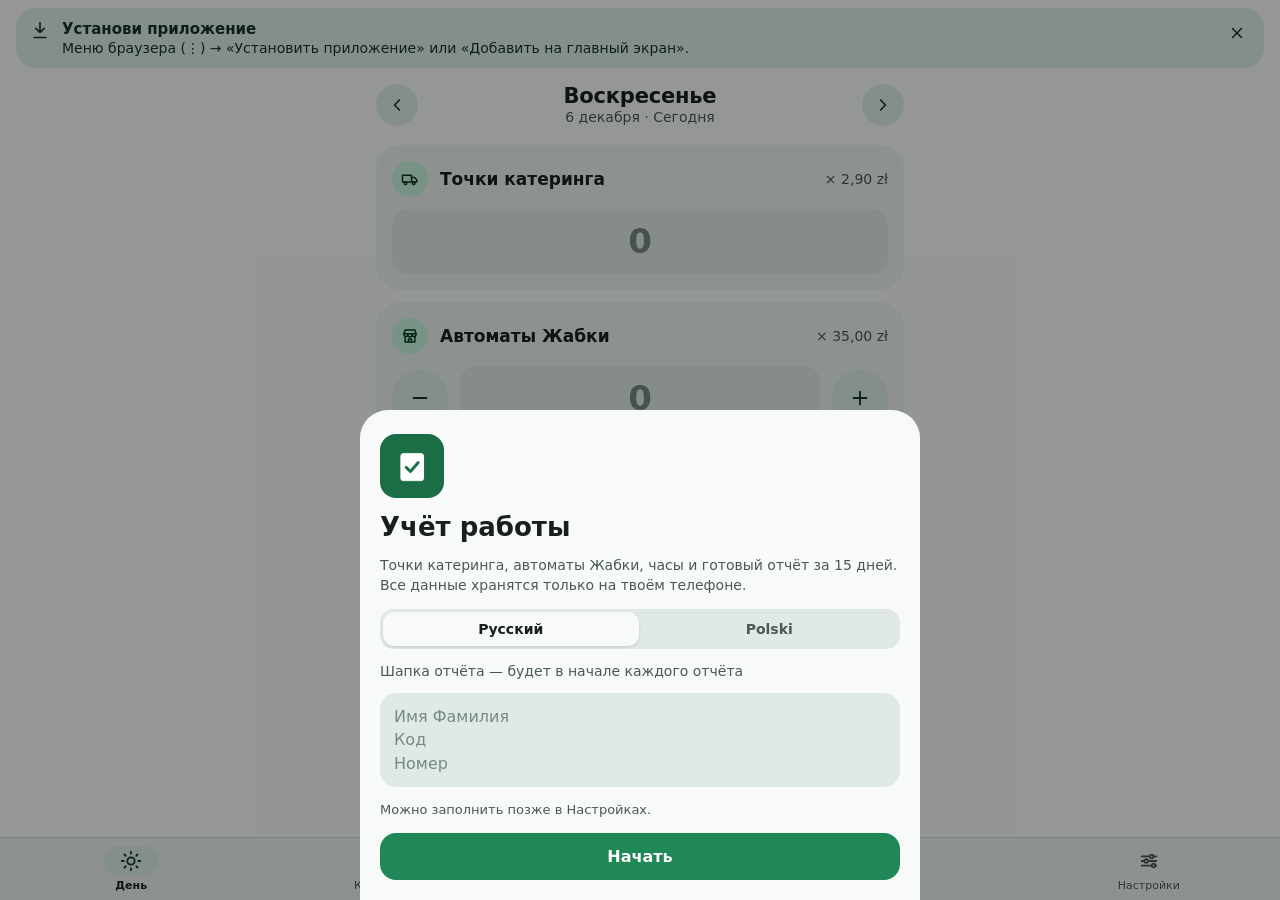
==== web/index.html @ 74aa5b7a "Add files via upload" ====
<!doctype html>
<html lang="ru">
<head>
  <meta charset="utf-8">
  <meta name="viewport" content="width=device-width, initial-scale=1, viewport-fit=cover">
  <meta name="theme-color" content="#f5faf7">
  <meta name="color-scheme" content="light dark">
  <meta name="apple-mobile-web-app-capable" content="yes">
  <meta name="mobile-web-app-capable" content="yes">
  <meta name="apple-mobile-web-app-status-bar-style" content="default">
  <meta name="apple-mobile-web-app-title" content="Учёт работы">
  <meta name="format-detection" content="telephone=no">
  <link rel="manifest" href="manifest.webmanifest">
  <link rel="apple-touch-icon" href="icons/apple-touch-icon.png">
  <link rel="icon" type="image/png" href="icons/icon-192.png">
  <title>Учёт работы</title>
  <link rel="stylesheet" href="styles.css">
</head>
<body>
  <div id="app">
    <div id="topbar"></div>
    <main id="screen"></main>
    <nav id="tabs"></nav>
  </div>
  <div id="sheet-root"></div>
  <div id="toast" role="status"></div>
  <script src="app.js"></script>
</body>
</html>
---- web/styles.css ----
/* Цвета считаются из одного оттенка (--h) и насыщенности (--k) — их ставит app.js по выбранной теме. */
:root {
  --h: 151;
  --k: 1;
  --primary: hsl(var(--h) calc(62% * var(--k)) 33%);
  --on-primary: #fff;
  --pc: hsl(var(--h) calc(70% * var(--k)) 87%);
  --on-pc: hsl(var(--h) calc(80% * var(--k)) 12%);
  --sc: hsl(var(--h) calc(35% * var(--k)) 90%);
  --on-sc: hsl(var(--h) calc(45% * var(--k)) 14%);
  --tertiary: hsl(calc(var(--h) + 45) calc(45% * var(--k)) 36%);
  --bg: hsl(var(--h) calc(25% * var(--k)) 97.5%);
  --card: hsl(var(--h) calc(20% * var(--k)) 93.5%);
  --card-hi: hsl(var(--h) calc(16% * var(--k)) 89.5%);
  --text: hsl(var(--h) calc(10% * var(--k)) 11%);
  --text2: hsl(var(--h) calc(10% * var(--k)) 32%);
  --outline: hsl(var(--h) calc(8% * var(--k)) 50%);
  --outline-v: hsl(var(--h) calc(12% * var(--k)) 82%);
  --error: #b3261e;
  --error-bg: #fbe3e1;
  --rounded: ui-rounded, "SF Pro Rounded", -apple-system, BlinkMacSystemFont, system-ui, sans-serif;
  color-scheme: light;
}

:root[data-dark="1"] {
  --primary: hsl(var(--h) calc(55% * var(--k)) 72%);
  --on-primary: hsl(var(--h) calc(80% * var(--k)) 12%);
  --pc: hsl(var(--h) calc(55% * var(--k)) 24%);
  --on-pc: hsl(var(--h) calc(65% * var(--k)) 88%);
  --sc: hsl(var(--h) calc(18% * var(--k)) 24%);
  --on-sc: hsl(var(--h) calc(30% * var(--k)) 90%);
  --tertiary: hsl(calc(var(--h) + 45) calc(40% * var(--k)) 75%);
  --bg: hsl(var(--h) calc(12% * var(--k)) 7%);
  --card: hsl(var(--h) calc(10% * var(--k)) 11%);
  --card-hi: hsl(var(--h) calc(8% * var(--k)) 19%);
  --text: hsl(var(--h) calc(8% * var(--k)) 90%);
  --text2: hsl(var(--h) calc(10% * var(--k)) 72%);
  --outline: hsl(var(--h) calc(6% * var(--k)) 55%);
  --outline-v: hsl(var(--h) calc(8% * var(--k)) 26%);
  --error: #ffb4ab;
  --error-bg: #5c1a15;
  color-scheme: dark;
}

* { box-sizing: border-box; -webkit-tap-highlight-color: transparent; }

html, body {
  margin: 0;
  height: 100%;
  background: var(--bg);
  color: var(--text);
  font-family: -apple-system, BlinkMacSystemFont, "SF Pro Text", Roboto, "Segoe UI", system-ui, sans-serif;
  font-size: 16px;
  -webkit-text-size-adjust: 100%;
  overscroll-behavior: none;
}

button { font: inherit; color: inherit; cursor: pointer; }
button:disabled { opacity: .45; cursor: default; }
[hidden] { display: none !important; }

.ic { display: block; flex: none; }

/* ---------- Каркас ---------- */
#app { display: flex; flex-direction: column; height: 100vh; height: 100dvh; }
#topbar { flex: none; padding: env(safe-area-inset-top) 16px 0; }
#topbar:empty { padding-bottom: 0; }
#screen { flex: 1; overflow-y: auto; overflow-x: hidden; -webkit-overflow-scrolling: touch; position: relative; }
.page {
  max-width: 560px; margin: 0 auto;
  padding: 8px 16px 28px;
  display: flex; flex-direction: column; gap: 12px;
}

#tabs {
  flex: none; display: flex;
  background: var(--card);
  border-top: 1px solid var(--outline-v);
  padding: 6px 4px calc(6px + env(safe-area-inset-bottom));
}
.tab {
  flex: 1; min-width: 0; background: none; border: 0; padding: 2px 0;
  display: flex; flex-direction: column; align-items: center; gap: 3px;
  font-size: 11px; font-weight: 500; color: var(--text2);
}
.tab .ib { width: 56px; height: 30px; border-radius: 15px; display: grid; place-items: center; transition: background .2s; }
.tab span { white-space: nowrap; overflow: hidden; text-overflow: ellipsis; max-width: 100%; }
.tab.on { color: var(--text); font-weight: 650; }
.tab.on .ib { background: var(--sc); color: var(--on-sc); }

/* ---------- Заголовок с листанием ---------- */
.navhead { display: flex; align-items: center; gap: 8px; padding: 4px 0; }
.round {
  width: 42px; height: 42px; border-radius: 50%; border: 0; flex: none;
  background: var(--sc); color: var(--on-sc); display: grid; place-items: center;
}
.round:active, .step:active, .btn:active, .chip:active { transform: scale(.96); }
.nav-label { position: relative; display: block; flex: 1; min-width: 0; text-align: center; padding: 4px; border-radius: 14px; }
.nav-label input { position: absolute; inset: 0; width: 100%; height: 100%; opacity: 0; -webkit-appearance: none; appearance: none; font-size: 16px; }
.t1 { font-size: 21px; font-weight: 650; letter-spacing: -.01em; }
.t2 { font-size: 14px; color: var(--text2); margin-top: 1px; }
.page-title { font-size: 32px; font-weight: 750; letter-spacing: -.02em; margin: 10px 2px 2px; }

/* ---------- Карточки ---------- */
.card { background: var(--card); border-radius: 24px; padding: 16px; display: flex; flex-direction: column; gap: 12px; }
.card-head { display: flex; align-items: center; gap: 12px; min-height: 36px; }
.card-head h3 { margin: 0; flex: 1; font-size: 17px; font-weight: 650; }
.badge { width: 36px; height: 36px; border-radius: 50%; flex: none; background: var(--pc); color: var(--on-pc); display: grid; place-items: center; }
.hint { font-size: 14px; font-weight: 500; color: var(--text2); white-space: nowrap; }
.muted { color: var(--text2); font-size: 14px; margin: 0; line-height: 1.4; }
.small { font-size: 13px; }

.hero { background: var(--pc); color: var(--on-pc); border-radius: 24px; padding: 20px; display: flex; flex-direction: column; gap: 6px; }
.hero .lbl2 { font-size: 14px; font-weight: 600; opacity: .9; }
.big { font: 650 36px/1.1 var(--rounded); letter-spacing: -.02em; }
.hero hr { border: 0; border-top: 1px solid currentColor; opacity: .15; margin: 8px 0; width: 100%; }
.row-between { display: flex; align-items: center; justify-content: space-between; gap: 12px; }

.tiles { display: grid; grid-template-columns: 1fr 1fr; gap: 12px; }
.tile { background: var(--card); border-radius: 24px; padding: 14px 16px; min-width: 0; }
.tile .l { font-size: 14px; color: var(--text2); }
.tile .v { font: 650 24px/1.25 var(--rounded); white-space: nowrap; overflow: hidden; text-overflow: ellipsis; }
.tile .s { font-size: 12px; color: var(--text2); }

.pill { display: inline-block; font-size: 14px; font-weight: 600; padding: 4px 12px; border-radius: 999px; background: var(--sc); color: var(--on-sc); white-space: nowrap; }

/* ---------- Ввод ---------- */
.num {
  width: 100%; min-width: 0;
  font: 650 34px/1.2 var(--rounded); text-align: center;
  padding: 12px; border: 0; border-radius: 16px; outline: none;
  background: var(--card-hi); color: var(--text);
  -webkit-appearance: none; appearance: none;
}
.num::placeholder { color: var(--outline); }
.num:focus, .field:focus { box-shadow: inset 0 0 0 2px var(--primary); }
.stepper { display: flex; align-items: center; gap: 12px; }
.step { width: 56px; height: 56px; border-radius: 50%; border: 0; flex: none; background: var(--sc); color: var(--on-sc); display: grid; place-items: center; }

.times { display: flex; gap: 12px; }
.time-tile { position: relative; flex: 1; min-width: 0; background: var(--card-hi); border-radius: 16px; padding: 12px 14px; display: flex; flex-direction: column; }
.time-tile input { position: absolute; inset: 0; width: 100%; height: 100%; opacity: 0; -webkit-appearance: none; appearance: none; font-size: 16px; }
.lbl { font-size: 14px; color: var(--text2); }
.tval { font: 650 28px/1.2 var(--rounded); }
.tval.empty { color: var(--outline); }

.field {
  width: 100%; font-family: inherit; font-size: 16px; line-height: 1.45; padding: 12px 14px;
  border: 0; border-radius: 16px; outline: none; resize: none;
  background: var(--card-hi); color: var(--text);
  -webkit-appearance: none; appearance: none;
}
.field::placeholder { color: var(--outline); }
.right { display: flex; justify-content: flex-end; }
.link { background: none; border: 0; padding: 4px 2px; color: var(--primary); font-weight: 600; font-size: 15px; }
.remind-hint { display: flex; align-items: center; gap: 8px; color: var(--primary); font-size: 14px; font-weight: 500; }

/* ---------- Кнопки ---------- */
.btn {
  flex: 1; display: inline-flex; align-items: center; justify-content: center; gap: 8px;
  border: 0; border-radius: 16px; padding: 14px 16px; font-weight: 650; font-size: 16px;
}
.btn.primary { background: var(--primary); color: var(--on-primary); }
.btn.tonal { background: var(--sc); color: var(--on-sc); }
.btn-row { display: flex; gap: 8px; }
.chip-btn {
  align-self: center; display: inline-flex; align-items: center; gap: 6px;
  background: none; border: 1px solid var(--outline-v); border-radius: 999px; padding: 8px 14px;
  font-size: 14px; font-weight: 600; color: var(--text);
}
.chips { display: flex; flex-wrap: wrap; gap: 8px; }
.chip {
  display: inline-flex; align-items: center; gap: 6px;
  background: none; border: 1px solid var(--outline-v); border-radius: 999px; padding: 8px 14px;
  font-size: 14px; font-weight: 600; color: var(--text);
}
.chip.on { background: var(--pc); border-color: transparent; color: var(--on-pc); }

.seg { display: flex; background: var(--card-hi); border-radius: 14px; padding: 3px; gap: 3px; }
.seg button { flex: 1; border: 0; background: none; border-radius: 11px; padding: 9px 6px; font-size: 14px; font-weight: 600; color: var(--text2); white-space: nowrap; }
.seg button.on { background: var(--bg); color: var(--text); box-shadow: 0 1px 3px rgba(0,0,0,.12); }

.swatches { display: flex; flex-wrap: wrap; gap: 14px; padding: 4px 2px; }
.swatch { width: 46px; height: 46px; border-radius: 50%; border: 0; display: grid; place-items: center; color: #fff; position: relative; }
.swatch.on::after { content: ""; position: absolute; inset: -5px; border-radius: 50%; border: 3px solid var(--text); }

.switch { position: relative; width: 52px; height: 32px; flex: none; }
.switch input { position: absolute; opacity: 0; inset: 0; width: 100%; height: 100%; margin: 0; cursor: pointer; z-index: 1; }
.switch span { position: absolute; inset: 0; border-radius: 16px; background: var(--outline-v); transition: background .2s; }
.switch span::after { content: ""; position: absolute; top: 3px; left: 3px; width: 26px; height: 26px; border-radius: 50%; background: #fff; box-shadow: 0 1px 3px rgba(0,0,0,.25); transition: transform .2s; }
.switch input:checked + span { background: var(--primary); }
.switch input:checked + span::after { transform: translateX(20px); }

.time-btn { position: relative; background: var(--sc); color: var(--on-sc); border-radius: 999px; padding: 6px 16px; font: 650 17px var(--rounded); }
.time-btn input { position: absolute; inset: 0; width: 100%; height: 100%; opacity: 0; -webkit-appearance: none; appearance: none; font-size: 16px; }

/* ---------- Календарь ---------- */
.cal-wrap { background: var(--card); border-radius: 24px; padding: 10px; }
.cal-head, .cal { display: grid; grid-template-columns: repeat(7, 1fr); gap: 4px; }
.cal-head { text-align: center; font-size: 12px; font-weight: 650; color: var(--text2); padding: 4px 0 8px; }
.cal-head .we { color: var(--primary); }
.cell {
  position: relative; height: 62px; border: 0; border-radius: 12px; padding: 0;
  background: transparent; color: var(--text);
  display: flex; flex-direction: column; align-items: center; justify-content: center; gap: 1px;
}
.cell b { font-size: 15px; font-weight: 500; }
.cell.work { background: var(--sc); }
.cell.today { box-shadow: inset 0 0 0 2px var(--primary); }
.cell.today b { color: var(--primary); font-weight: 750; }
.cp { font-size: 11px; font-weight: 700; color: var(--primary); line-height: 1.1; }
.cm { font-size: 11px; color: var(--tertiary); line-height: 1.1; }
.dot { position: absolute; top: 6px; right: 6px; width: 6px; height: 6px; border-radius: 50%; background: var(--error); }
.legend { display: flex; gap: 16px; font-size: 12px; color: var(--text2); padding: 0 4px; }
.legend i { display: inline-block; width: 8px; height: 8px; border-radius: 50%; margin-right: 6px; vertical-align: 1px; }

/* ---------- Таблица дней ---------- */
.trow {
  display: grid; grid-template-columns: 1.5fr 1fr 1fr 1fr; align-items: center;
  width: 100%; padding: 10px 0; border: 0; border-bottom: 1px solid var(--outline-v);
  background: none; text-align: left; font-size: 15px; color: var(--text);
}
.trow.head { font-size: 12px; font-weight: 600; color: var(--text2); padding-top: 0; }
.trow .dash { color: var(--outline); }
.trow.today span:first-child { color: var(--primary); font-weight: 700; }
.mono {
  white-space: pre-wrap; font: 13px/1.5 ui-monospace, "SF Mono", Menlo, Consolas, monospace;
  background: var(--card-hi); border-radius: 16px; padding: 12px; margin: 0; color: var(--text);
  user-select: text; -webkit-user-select: text;
}
.money-row { display: flex; justify-content: space-between; gap: 12px; font-size: 15px; }
.money-row span:first-child { color: var(--text2); }
.money-row span:last-child { font-weight: 600; }
.total { display: flex; justify-content: space-between; align-items: center; border-top: 1px solid var(--outline-v); padding-top: 12px; }
.total b { font: 650 24px var(--rounded); color: var(--primary); }

/* ---------- Графики ---------- */
.bars { width: 100%; display: block; }
.axis { display: flex; justify-content: space-between; font-size: 11px; color: var(--text2); margin-top: 4px; }

/* ---------- Баннеры сверху ---------- */
.banner {
  display: flex; align-items: flex-start; gap: 12px;
  background: var(--pc); color: var(--on-pc);
  border-radius: 20px; padding: 12px 14px; margin-top: 8px;
}
.banner .bt { flex: 1; min-width: 0; }
.banner b { display: block; font-size: 15px; }
.banner p { margin: 2px 0 0; font-size: 14px; white-space: pre-wrap; word-break: break-word; }
.banner button { border: 0; background: var(--on-pc); color: var(--pc); border-radius: 999px; padding: 6px 12px; font-size: 13px; font-weight: 700; flex: none; }
.banner .x { background: none; color: inherit; padding: 4px; }
.banner.install { background: var(--sc); color: var(--on-sc); }

/* ---------- Окно приветствия ---------- */
.sheet-bg { position: fixed; inset: 0; background: rgba(0,0,0,.4); display: flex; align-items: flex-end; justify-content: center; z-index: 50; }
.sheet {
  width: 100%; max-width: 560px; background: var(--bg); border-radius: 28px 28px 0 0;
  padding: 24px 20px calc(20px + env(safe-area-inset-bottom));
  display: flex; flex-direction: column; gap: 14px; max-height: 92vh; overflow-y: auto;
}
.sheet h2 { margin: 0; font-size: 26px; font-weight: 750; }
.sheet .logo { width: 64px; height: 64px; border-radius: 16px; }

#toast {
  position: fixed; left: 50%; bottom: calc(96px + env(safe-area-inset-bottom)); transform: translateX(-50%) translateY(20px);
  background: var(--text); color: var(--bg); padding: 10px 18px; border-radius: 999px;
  font-size: 14px; font-weight: 600; opacity: 0; pointer-events: none; transition: opacity .2s, transform .2s; z-index: 60;
}
#toast.show { opacity: 1; transform: translateX(-50%) translateY(0); }

.footer { text-align: center; padding: 8px 0 4px; }
.footer .c1 { font-size: 12px; color: var(--text2); font-weight: 600; }
.footer .c2 { font-size: 17px; font-weight: 700; color: var(--primary); }
.footer .c3 { font-size: 12px; color: var(--outline); margin-top: 4px; }
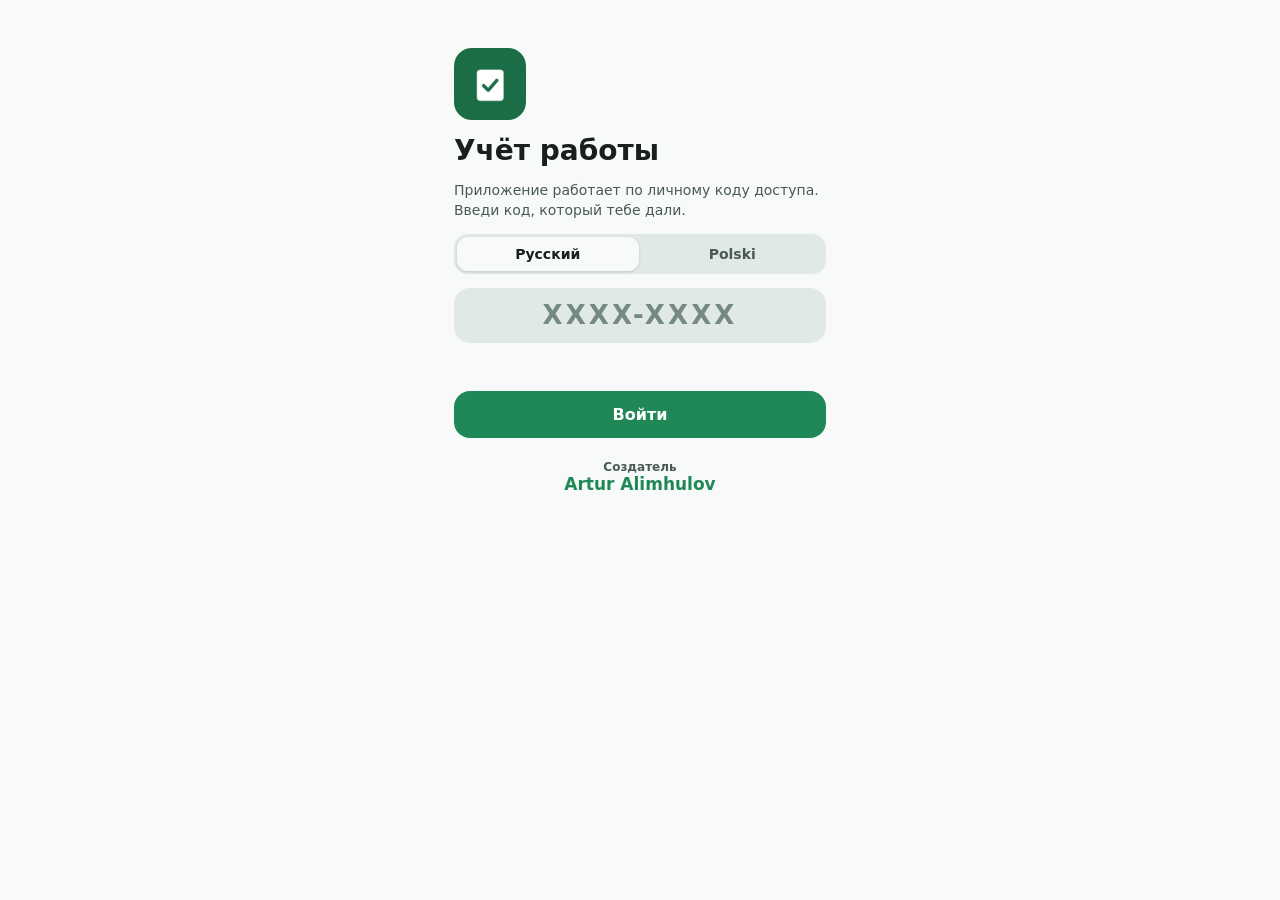
==== commit 5a5817c3: "Add files via upload" ====
--- a/web/index.html
+++ b/web/index.html
@@ -24,6 +24,7 @@
   </div>
   <div id="sheet-root"></div>
   <div id="toast" role="status"></div>
+  <script src="config.js"></script>
   <script src="app.js"></script>
 </body>
 </html>
--- a/web/styles.css
+++ b/web/styles.css
@@ -261,6 +261,19 @@
 .sheet h2 { margin: 0; font-size: 26px; font-weight: 750; }
 .sheet .logo { width: 64px; height: 64px; border-radius: 16px; }
 
+/* ---------- Экран кода доступа ---------- */
+.lock { position: fixed; inset: 0; z-index: 70; background: var(--bg); overflow-y: auto; display: flex; justify-content: center; }
+.lock-box {
+  width: 100%; max-width: 420px; display: flex; flex-direction: column; gap: 14px;
+  padding: calc(48px + env(safe-area-inset-top)) 24px calc(24px + env(safe-area-inset-bottom));
+}
+.lock-box .logo { width: 72px; height: 72px; border-radius: 18px; }
+.lock-box > .btn, .sheet > .btn { flex: none; }
+.lock-box h2 { margin: 0; font-size: 28px; font-weight: 750; }
+.code-input { font: 650 26px/1.2 var(--rounded); text-align: center; letter-spacing: .12em; text-transform: uppercase; }
+.lock-err { margin: 0; min-height: 20px; color: var(--error); font-size: 14px; font-weight: 600; }
+.lock .link { display: inline-flex; align-items: center; gap: 6px; align-self: center; }
+
 #toast {
   position: fixed; left: 50%; bottom: calc(96px + env(safe-area-inset-bottom)); transform: translateX(-50%) translateY(20px);
   background: var(--text); color: var(--bg); padding: 10px 18px; border-radius: 999px;
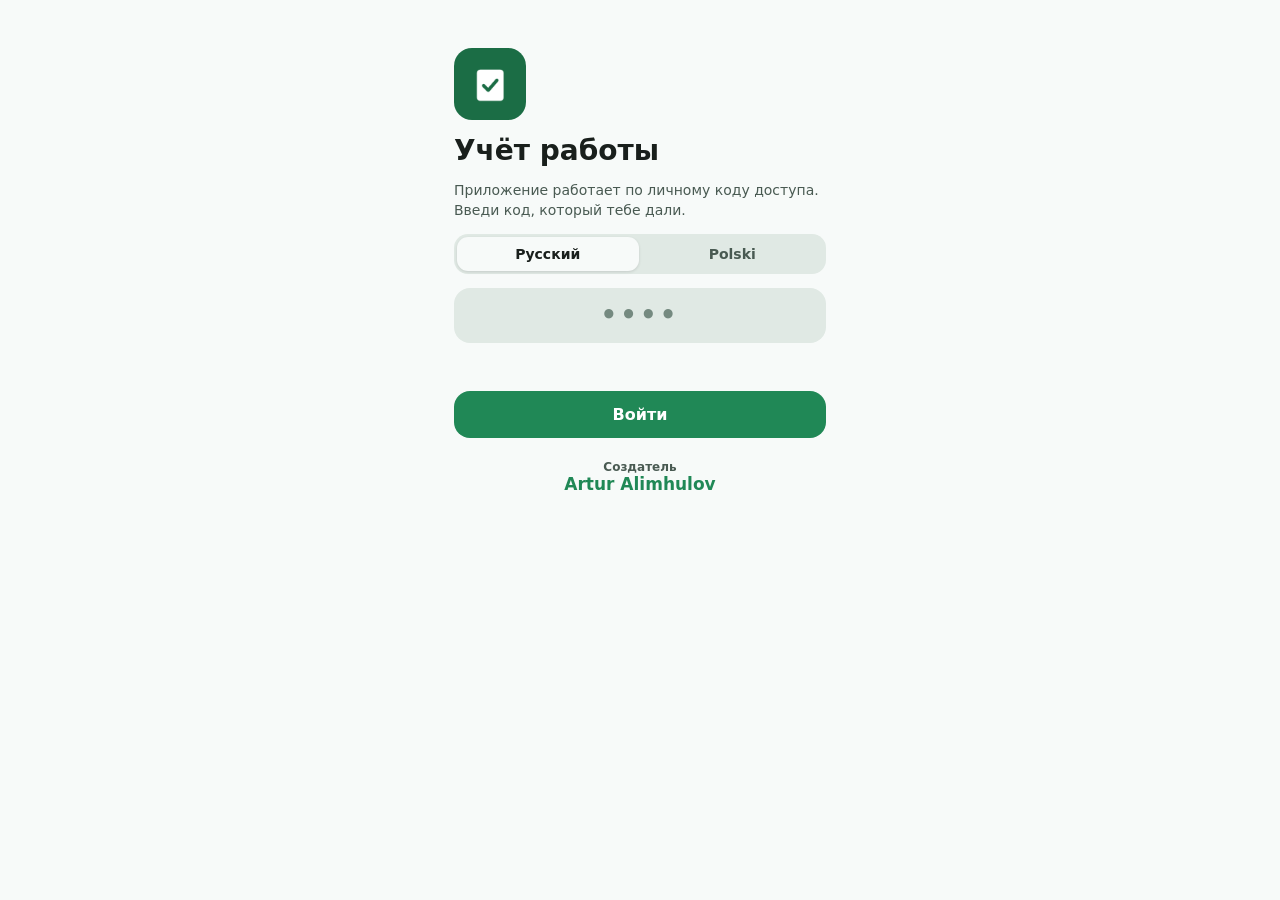
==== commit a7785559: "Add files via upload" ====
--- a/web/index.html
+++ b/web/index.html
@@ -8,12 +8,12 @@
   <meta name="apple-mobile-web-app-capable" content="yes">
   <meta name="mobile-web-app-capable" content="yes">
   <meta name="apple-mobile-web-app-status-bar-style" content="default">
-  <meta name="apple-mobile-web-app-title" content="Учёт работы">
+  <meta name="apple-mobile-web-app-title" content="Ewidencja Pracy">
   <meta name="format-detection" content="telephone=no">
   <link rel="manifest" href="manifest.webmanifest">
   <link rel="apple-touch-icon" href="icons/apple-touch-icon.png">
   <link rel="icon" type="image/png" href="icons/icon-192.png">
-  <title>Учёт работы</title>
+  <title>Ewidencja Pracy</title>
   <link rel="stylesheet" href="styles.css">
 </head>
 <body>
